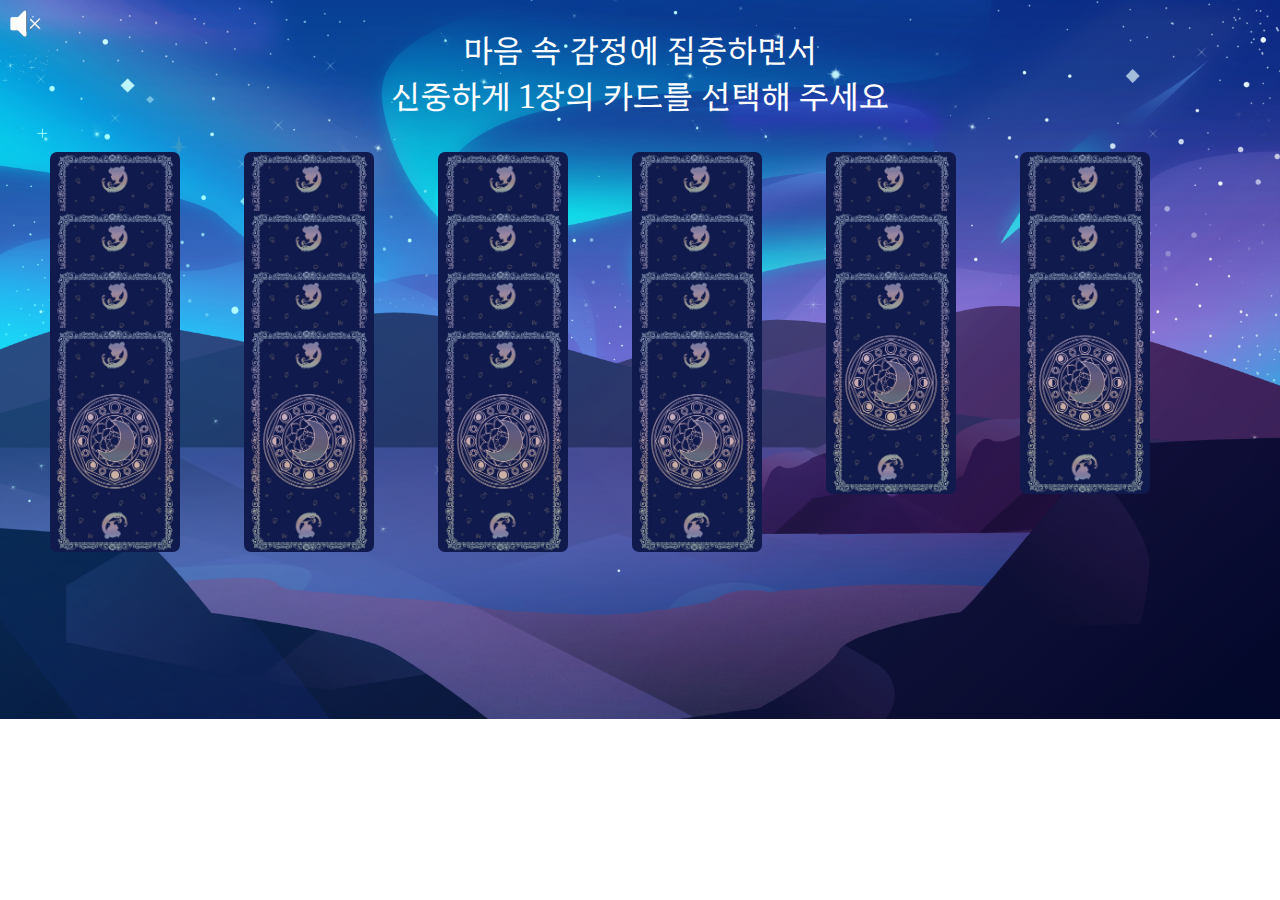
==== project/tarotcard/tarot.html @ 286a610a "Add files via upload" ====
<!DOCTYPE html>
<html lang="en">
<head>
	<meta charset="UTF-8">
	<title>TAROT CARD</title>
	<meta name="author" content="by tailofmoon" />
	<link rel="stylesheet" href="style.css" />

</head>
<body>
	<script>
		var n = Math.floor(Math.random()* 22);
	</script>
<header>
	<link href="https://fonts.googleapis.com/css2?family=Hahmlet&display=swap" rel="stylesheet">
	<style type="text/css">
	h1{font-family: 'Hahmlet', serif;}
	</style>
	<center>
	<h1 style="color:white;">마음 속 감정에 집중하면서<br/>
	신중하게 1장의 카드를 선택해 주세요</h1>
	</center>
	<input id = 'sound_btn' type="image" src="images/sound_off.png" alt = 'sound' >
	<img class="thumb" src="images/card_back_design.jpg" width="130" onclick="rand_card(n)" />
	<img class="thumb" src="images/card_back_design.jpg" width="130" onclick="rand_card(n)" />
	<img class="thumb" src="images/card_back_design.jpg" width="130" onclick="rand_card(n)" />
	<img class="thumb" src="images/card_back_design.jpg" width="130" onclick="rand_card(n)" />
	<img class="thumb" src="images/card_back_design.jpg" width="130" onclick="rand_card(n)" />
	<img class="thumb" src="images/card_back_design.jpg" width="130" onclick="rand_card(n)" /><br/>
	<img class="thumb" id="row2" src="images/card_back_design.jpg" width="130" onclick="rand_card(n)" />	
	<img class="thumb" id="row2" src="images/card_back_design.jpg" width="130" onclick="rand_card(n)" />	
	<img class="thumb" id="row2" src="images/card_back_design.jpg" width="130" onclick="rand_card(n)" />	
	<img class="thumb" id="row2" src="images/card_back_design.jpg" width="130" onclick="rand_card(n)" />	
	<img class="thumb" id="row2" src="images/card_back_design.jpg" width="130" onclick="rand_card(n)" />	
	<img class="thumb" id="row2" src="images/card_back_design.jpg" width="130" onclick="rand_card(n)" /><br/>	
	<img class="thumb" id="row3" src="images/card_back_design.jpg" width="130" onclick="rand_card(n)" />	
	<img class="thumb" id="row3" src="images/card_back_design.jpg" width="130" onclick="rand_card(n)" />	
	<img class="thumb" id="row3" src="images/card_back_design.jpg" width="130" onclick="rand_card(n)" />	
	<img class="thumb" id="row3" src="images/card_back_design.jpg" width="130" onclick="rand_card(n)" />	
	<img class="thumb" id="row3" src="images/card_back_design.jpg" width="130" onclick="rand_card(n)" />	
	<img class="thumb" id="row3" src="images/card_back_design.jpg" width="130" onclick="rand_card(n)" /><br/>
	<img class="thumb" id="row4" src="images/card_back_design.jpg" width="130" onclick="rand_card(n)" />
	<img class="thumb" id="row4" src="images/card_back_design.jpg" width="130" onclick="rand_card(n)" />	
	<img class="thumb" id="row4" src="images/card_back_design.jpg" width="130" onclick="rand_card(n)" />	
	<img class="thumb" id="row4" src="images/card_back_design.jpg" width="130" onclick="rand_card(n)" />
	
</header>

<!-- 라이트 박스 배경 -->
<div id="block"></div>

<div id="lightbox">
	<h1>당신이 선택한 타로카드 입니다<br/>
	버튼을 클릭해 당신의 운세를 확인하세요<br/></h1>

	<figure>
	  <img src="images/cards/0.jpg" alt="" class="active"/>
	  <img src="images/cards/1.jpg" alt="" />
	  <img src="images/cards/2.jpg" alt="" />
	  <img src="images/cards/3.jpg" alt="" />
	  <img src="images/cards/4.jpg" alt="" />
	  <img src="images/cards/5.jpg" alt="" />
	  <img src="images/cards/6.jpg" alt="" />
	  <img src="images/cards/7.jpg" alt="" />
	  <img src="images/cards/8.jpg" alt="" />
	  <img src="images/cards/9.jpg" alt="" />
	  <img src="images/cards/10.jpg" alt="" />
	  <img src="images/cards/11.jpg" alt="" />
	  <img src="images/cards/12.jpg" alt="" />
	  <img src="images/cards/13.jpg" alt="" />
	  <img src="images/cards/14.jpg" alt="" />
	  <img src="images/cards/15.jpg" alt="" />
	  <img src="images/cards/16.jpg" alt="" />
	  <img src="images/cards/17.jpg" alt="" />
	  <img src="images/cards/18.jpg" alt="" />
	  <img src="images/cards/19.jpg" alt="" />
	  <img src="images/cards/20.jpg" alt="" />
	  <img src="images/cards/21.jpg" alt="" />
	</figure>

	<div class="btn">
		<button class="result-btn" onclick="show_result()">결과보기</button>
		<button class="btn-close" onclick="lightbox_close()">다시뽑기</button>
</div><!-- end lightbox -->
<div id=result>

</div>

<script src="main.js"></script>
</body>
</html>
---- project/tarotcard/style.css ----
*{margin: 0;}
body{ padding: 20px; 
	background-image: url("images/starrynight.png");
	background-repeat: no-repeat;
	background-size: cover;}
h1,h2,h3,h4,p{ font-weight: normal; margin: 5px 0; }

/* first layout */
img.thumb{
	position: relative;
	margin: 30px;
	border-radius: 7px;
}
header>img:hover{
	position: relative;
	top: -30px;
}
img#row2{
	margin-top: -200px;
}
img#row3{
	margin-top: -200px;
}img#row4{
	margin-top: -200px;
}
img.thumb.active{
	animation: fadeout 3s;
	-webkit-animation: fadeout 3s; 
	animation-fill-mode: forwards;
  }
  @keyframes fadeout {
	  from {
		  opacity: 1;
	  }
	  to {
		  opacity: 0;
	  }
  }
  @-webkit-keyframes fadeout { 
	  from {
		  opacity: 1;
	  }
	  to {
		  opacity: 0;
	  }
  }


/* lightbox */
#lightbox.active{
	position: absolute; overflow: hidden;
	background: #333;
	width: 800px; height: 540px;
	left: 50%; margin-left: -400px;
	top: 50%; margin-top: -250px;
	box-sizing: border-box; padding: 30px;
	z-index: 99; display: block;
	opacity: 1;
}
#lightbox{ display: none; }
#lightbox h1, #lightbox p{ 
	color: white; text-align: center;
	margin-bottom: 10px;
}

/* chosen card */
figure{ 
	text-align: center;
	width: 160px; height: 276.3px;
	position: relative;
	margin: 30px auto;
	overflow: auto;
}
figure img{
	display: none;
 	position: absolute;
}
figure img.active{ display: block; }

/* ******************************* */

/* 라이트 박스 배경 처리 */
#block{ 
	position: fixed;
	width: 100%; height: 100%;
	top: 0; bottom: 0; left: 0; right: 0;
	background: #111;
	opacity: 0.5; z-index: 9;
	display: none;
}
#block.active{ display: block;}


/* ****************************** */

/* 결과보기 버튼 */

.btn{ text-align: center; }

.btn{
	font-size: 20px; 
	width: 100%; height: 100%;
  }
.result-btn:hover{ background-color: seagreen; color:peachpuff;}

.result-btn{
	position: relative;
	margin: 4px 20px;
	background-color: turquoise; 
	font-size: large;
}
.btn-close{
	position: relative;
	margin: 4px 20px;
	background-color: pink; 
	font-size: large;
}
.btn-close:hover{ background-color: slateblue; color:peachpuff; }
  /* 사운드 온오프 버튼 */
  #sound_btn { 
	  position: absolute; left:10px; top: 10px; outline: none; 
	}
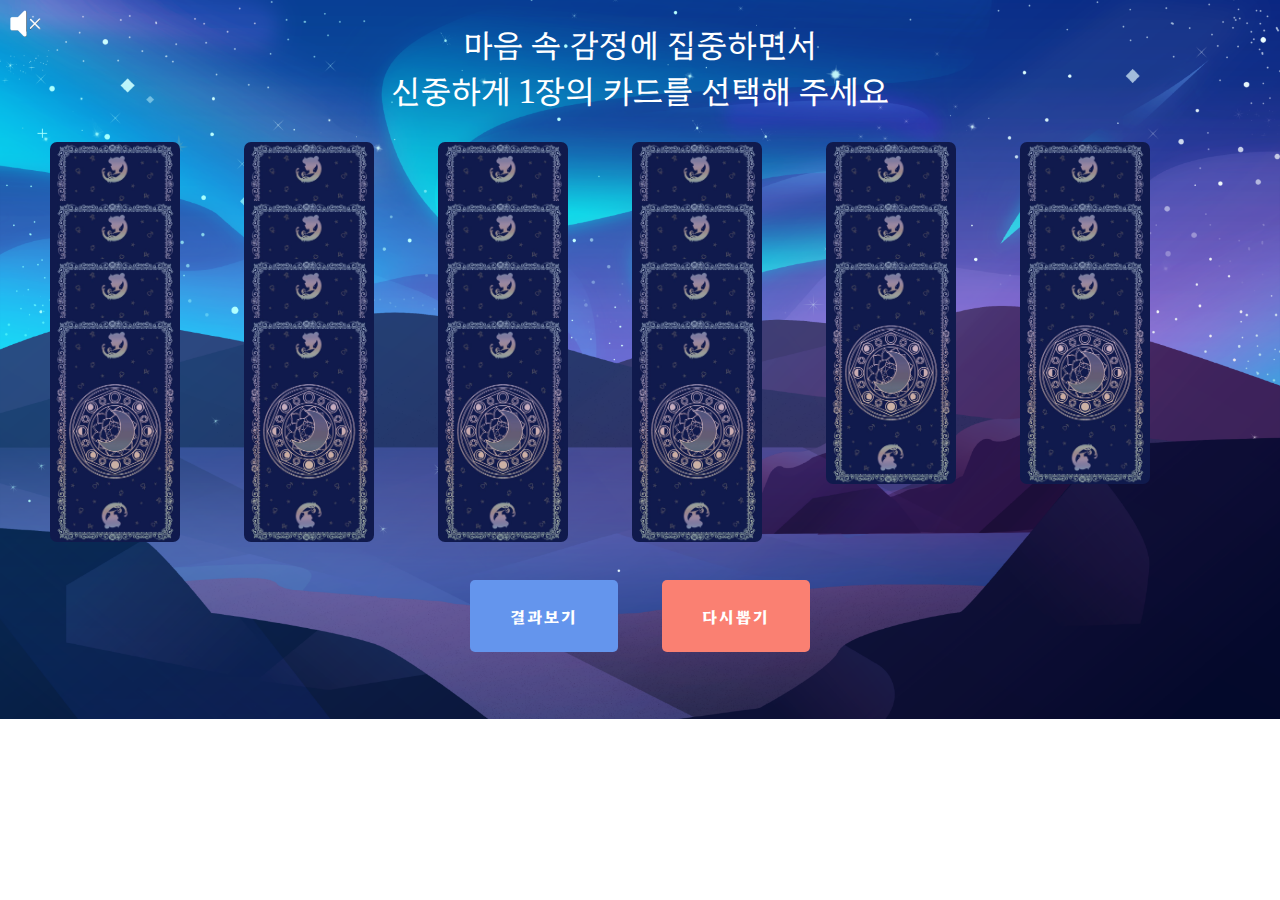
==== commit 49e045f3: "Add files via upload" ====
--- a/project/tarotcard/tarot.html
+++ b/project/tarotcard/tarot.html
@@ -9,52 +9,94 @@
 </head>
 <body>
 	<script>
-		var n = Math.floor(Math.random()* 22);
+		let n = Math.floor(Math.random()* 22);
+		window.alert(n);
+		var cardTitle = [];
+		cardTitle[0] = "The Fool(광대)";
+		cardTitle[1] = "The Magician(마술사)";
+		cardTitle[2] = "The High Priestess(여교황)";
+		cardTitle[3] = "The Empress(여황제)";
+		cardTitle[4] = "The Emperor(황제)";
+		cardTitle[5] = "The Hierophant(교황)";
+		cardTitle[6] = "The Lovers(연인)";
+		cardTitle[7] = "The Chariot(전차)";
+		cardTitle[8] = "Strenght(힘)";
+		cardTitle[9] = "The Hermit(은둔자)";
+		cardTitle[10] = "Wheel of Fortune(운명의 수레바퀴)";
+		cardTitle[11] = "Justice(정의)";
+		cardTitle[12] = "The Hanged Man(매달린 사람)";
+		cardTitle[13] = "Death(죽음)";
+		cardTitle[14] = "Temperance(절제)";
+		cardTitle[15] = "The Devil(악마)";
+		cardTitle[16] = "The Tower(탑)";
+		cardTitle[17] = "The Star(별)";
+		cardTitle[18] = "The Moon(달)";
+		cardTitle[19] = "The Sun(태양)";
+		cardTitle[20] = "Judgement(심판)";
+		cardTitle[21] = "The World(세계)";
+
+		var text = [];
+		text[0] = "시작과 자유 그리고 홀가분한 마음을 상징하는 0번 카드를 뽑으셨습니다. 갇혀 있던 마음이 열리는 카드입니다. 마음을 비우는 경우도 있으며 새로운 감정이 싹트는 시기지요. 시작을 상징하는 카드인데 실체가 있는 시작이 아니라 마음이 먼저 움직이는 시작을 의미합니다. 새로운 일이 생기거나 새롭게 마음을 다지는 일이 있을 것입니다. 부정의 의미로는 얽매여있던 일들을 일종의 포기처럼 다 놓아 버리는 경우도 있지요. 여행을 상징하는 카드이니 몸이 떠나는 경우도 있으며 계획을 세울 수도 있습니다. 말 그대로 자유를 상징하는 카드입니다. 자유와 여행은 다른 의미로 흥미를 유발하기도 합니다. 재미있고 즐거운 경험을 하게 될 수도 있네요. 계획이 분명한 카드는 아닙니다. 따라서 즉흥적인 일들이 일어날 것이며 뜻하지 않은 일들을 수행하게 되기도 합니다. 속박되는 일에는 답답함을 느끼는 카드이니 새롭고 흥미로운 곳이나 일에서 자유분방한 시도를 하게 될 것입니다.";
+		text[1] = "매력과 새로운 창의력을 상징하는 1번카드를 뽑으셨습니다. 계획한 일이 있다면 긍정적으로 진행이 될 겁니다. 준비된 시작을 상징하는 카드이며 에너지가 강합니다. 무한의 힘과 지혜도 있으니 이루지 못할 일이 없지요. 즐거운 일들이 생기게 됩니다. 창조를 위한 도구를 모두 갖춘 카드입니다. 무언가 실행에 옮기기 위한 준비들이 되어 있다는 의미지요. 장미와 백합의 정원에 있으니 아름다운 배경을 상징합니다. 원하는 일들이 일어날 것입니다. 매력이 있는 카드이며 나를 중심으로 사람들이 모이는 카드입니다. 인기가 있는 카드이니 중요한 역할을 하게 되거나 이야기의 중심에 서게 됩니다. 마음에 드는 상대를 만날 수도 있으며 새로운 일을 강하게 추진하게 되는 경우도 있습니다. 즐겁고 강한 에너지가 느껴지는 카드입니다.";
+		text[2] = "비밀과 숭고한 감정을 상징하는 2번 여사제 카드를 뽑으셨습니다. 차마 말하지 못하는 일들이 일어납니다. 감정을 다 드러내지 못하거나 억누르고 참아야 하는 일들이 발생할 수 있습니다. 쉽게 움직이지 못하는 카드이니 몸과 마음이 어느 곳에 묶여 있는 그림입니다. 달은 감정을 상징하는데 발 아래 놓여 있으니 억눌려서 그 마음을 다 표현하지 못하는 것입니다. 뜻한 것이 있다면 좀 더 시간이 필요하다는 신호를 주고 있으며 내가 움직여야 하는 약속은 지키기 어려워집니다. 움직임이 부족한 카드이니 여행이나 활발한 환경에서의 모임은 어렵거나 유쾌해지기 힘든 상황이 됩니다. 나 혼자 동떨어진 느낌을 받을 것이며 외로운 상황이 되지요. 한 곳에 머물러야 하는 일들이 생길 수 있습니다. 직장에서는 일을 과하게 부여 받거나 서류와 관계되는 일을 많이 해야 하는 상황이 됩니다. 비밀을 듣게 되거나 비밀이 생길 수 있는 카드입니다. 활동적인 일들은 일어나지 않을 듯싶습니다.";
+		text[3] = "풍요를 상징하는 3번 카드를 뽑으셨습니다. 매력과 풍요 그리고 확장을 상징하지요. 마음에 여유가 느껴지는 하루가 될 것입니다. 이 카드의 본연적 의미는 임신을 상징합니다. 고전적 의미는 임신을 통한 생산력의 확대를 상징하게 되는 것입니다. 돈이 들어올 수도 있고 선물을 받을 수도 있으며 마음에 드는 사람에게 실속 있는 선물을 하게 되는 경우도 있습니다. 물질의 의미가 강한 카드여서 물질적으로 좋은 느낌을 갖게 됩니다. 매력이 있는 카드이니 새로운 사람을 만나게 되면 즐거운 자리를 가질 수 있습니다. 내가 있었으면 하는 자리가 생길 겁니다. 즐거운 일들이 생길 것이며 내가 돋보이는 하루가 될 것입니다. 새로운 계획을 세우는 것이 좋으며 지루하게 보내기에는 아까운 하루가 될 것입니다. 어느 자리에 참여해도 충분히 유쾌한 일들이 일어날 것입니다.";
+		text[4] = "질서와 권위를 상징하는 4번 황제카드를 뽑으셨습니다. 스스로 중심이 되는 카드이니 직접 나서야 할 일들이 생기겠군요. 이 카드는 감정을 죽이고 자신 보다는 조직이나 다른 사람들을 위해 애쓰게 되는 카드입니다. 그러나 그러한 노력이 결국은 자신에게 돌아오는 카드이니 희생과 봉사를 하더라도 결국은 자신의 공으로 돌아오게 됩니다. 리더의 카드이며 공과 성과가 큰 카드입니다. 오늘은 보상을 받는 날이네요. 황제의 모습은 근엄합니다. 쉽게 행동하고 말할 수 없지요. 결정은 내리지만 당장 어떤 행동으로 이어지지는 않습니다. 하지만 중요한 약속을 하거나 중요한 결정을 해야 할 일들이 생길 수는 있습니다. 이 카드는 자신의 결정이 아주 중요하다는 상징적 의미를 주고 있습니다. 그리고 뜻대로 하게 될 거라는 암시도 함께 주지요. 다만 감정을 자기 방식으로 다 드러내지 못하는 단점이 있기는 하지만 원하고 계획했던 일들은 모두 실행에 옮길 수 있는 하루가 될 것입니다. 에너지는 충분히 강한 하루입니다.";
+		text[5] = "결합과 선택을 상징하는 5번 카드를 뽑으셨습니다. 결합의 의미는 단순한 의미에서 고차원적 의미까지 모두를 포함합니다. 따라서 혼자 보내는 경우 보다는 여러 사람 혹은 단 둘이 보내게 되는 경우가 더 타당하지요. 두 개의 열쇠는 선택의 기로에 서게 됨을 상징합니다. 약속이 중복 될 수 있으며 하나를 얻으면 하나를 포기해야 하는 경우를 맞이하게 됩니다. 하나는 즐거운 일이라면 나머지는 해야 할 의무에 가까운 것이지요. 선택은 본인의 몫으로 돌아오게 됩니다. 새로운 사람을 만나게 될 계획이 있다면 한 번 만나고 끝날 만남은 아닐 것입니다. 전체적으로 유쾌하거나 자유분방한 하루는 아닙니다. 고전의 틀을 유지하는 카드여서 행동반경이 크지 않습니다. 새로운 경험을 하거나 일탈이 일어나지는 않습니다. 그러나 유혹은 있게 되지요. 중요한 관계를 형성하게 되는 하루가 될 수 있습니다.";
+		text[6] = "사랑을 상징하는 6번 연인카드를 뽑으셨습니다. 열정과 결합을 상징하는 카드이며 순수하고 즐거운 카드입니다. 사람들과 관계를 맺는 카드이며 이성은 결합을 하게 된다는 의미를 지니고 있습니다. 연인들은 사랑하기에 아주 좋은 카드지요. 이 카드의 또 다른 의미는 유혹입니다. 마음을 주거나 뺏기는 카드지요. 누군가의 마음을 얻기 위해 노력하거나 그만한 대가를 치르게 되기도 합니다. 중재자가 있는 모습이니 협상을 하는 경우도 있으며 타인을 소개 받기도 하지요. 처음의 순수한 의미도 있지만 또 다른 달콤한 제안을 받기도 합니다. 마음이 안정 된 카드는 아니기 때문에 설레고 흥분되는 일들이 발생하게 될 겁니다. 혼자 보다는 다른 사람과 함께 시간을 보내게 될 것이며 함께 하는 시간은 즐기기에 충분히 좋은 시간입니다. 열정이 생기는 카드여서 새롭게 만나는 사람에게는 호감을 느끼게 될 것입니다. 일이든 사랑이든 마음을 주고 받는 좋은 관계를 형성하게 되는 카드입니다.";
+		text[7] = "승리와 추진력을 상징하는 7번 전차카드를 뽑으셨습니다. 성과를 올리는 카드이며 젊고 강인하고 패기가 넘치는 카드지요. 추진력이 강한 카드이니 마음먹은 일이 있다면 그대로 밀고 나가도 무방합니다. 흑백의 스핑크스가 전차를 몰고 있습니다. 마음만 먹으면 어디로든 움직일 수 있지요. 이 카드는 행동하는 카드입니다. 뒤로 물러서는 법이 없지요. 무언가를 얻기 위해 노력해야 하는 일이 생길 것입니다. 그리고 노력한 대가는 얻을 수 있습니다. 승리를 위해서는 수단과 방법을 가리지 않는 카드여서 도덕적 의무 따위는 생각하지 않습니다. 오직 승리를 위해서만 집중하게 되지요. 자신이 얻은 것을 뒤로 하고 또 앞을 바라보고 있습니다. 몸도 마음도 분주한 하루가 되겠군요. 결국에는 자신이 얻은 것으로 인해 만족하는 하루가 될 것입니다. 하지만 이 카드는 2인자 카드입니다. 자신보다 더 득을 보는 사람이 있음을 잊어서는 안됩니다.";
+		text[8] = "힘과 용기 그리고 인내를 상징하는 8번 카드를 뽑으셨습니다. 여인이 사자를 다루는 모습입니다. 이는 자신보다 힘이 강하거나 상급자를 상대하게 된다는 뜻입니다. 혹은 자신이 감당하기 어려운 일에 봉착하게 된다는 의미를 지니기도 하지요. 하지만 인내를 통해 극복할 가능성이 있음을 이야기 하고 있습니다. 타인의 감성적인 부분을 잘 이해하게 되는 하루입니다. 교감이 잘 되는 하루여서 관계가 좋아지며 사람을 잘 다루게 됩니다. 이성간에는 육체적인 만남이 가능한 하루가 될 것이며 새로운 사람을 만나도 교감이 잘 되는 날입니다. 초월적인 무한의 힘을 상징하는 카드여서 차분하게 인내하는 듯 보이지만 결국은 자신이 원하는 것을 취하게 되는 카드입니다. 하지만 처음부터 속내를 다 드러낼 수 없네요. 욕망과 욕구를 조금만 인내하고 자제하면, 혹은 자신의 감정을 조금만 잘 다스리면 원하는 결과를 얻을 수 있는 하루가 될 것입니다.";
+		text[9] = "깊이 있는 지식을 상징하는 9번 은둔자 카드를 뽑으셨습니다. 이 카드는 끝없이 탐구하는 카드입니다. 자신의 갈 길을 생각하고 정하는 카드지요. 고민하는 일들이 생길 것입니다. 그리고 그 고민으로 인해 자신의 생각을 보다 넓히게 되지요. 처음부터 다시 생각하는 고민이 아니라 현재의 상황을 좀 더 완벽하게 다듬기 위한 고민을 하게 됩니다. 무언가 결정을 내려야 할 일이 있는 것일까요? 강한 에너지를 발산하는 카드는 아닙니다. 그래서 활기차거나 즐겁고 재미있는 일들이 발생하는 카드는 압니다. 이 카드의 상징은 은둔입니다. 오늘만큼은 혼자 있는 것을 더 즐기게 됩니다. 나에게 숙제가 던져지는 카드이니 혼자서 결정하고 해결해야 할 일이 있군요. 마음을 많이 쓰게 됩니다. 나의 문제일 수도 있고 나와 가까운 다른 사람의 문제일 수도 있습니다. 분명한 것은 오늘은 스스로 해결해야 할 고민을 안게 되며 이를 풀기 위해 노력하는 하루라는 것입니다.";
+		text[10] = "윤회를 상징하는 10번 운명의 수레바퀴카드를 뽑으셨습니다. 자신의 위치를 점검하라는 강력한 메시지를 주는 카드입니다. 수레바퀴는 끊임없이 반복되는 일상을 상징합니다. 좋아졌다가 나빠지고 나빠졌다가 다시 좋아지는 그런 일상들이지요. 하지만 그 일상을 벗어나지는 않습니다. 이 카드는 공부의 카드이기도 합니다. 인생을 공부라는 큰 관점에서 받아 들이는 것이지요. 그래서 또 다른 키워드인 경험을 상징하기도 합니다. 새로운 경험을 하기도 합니다. 이동하게 되는 경우도 있으며 그런 결정을 내리게 되기도 합니다. 새로움에 대한 흥미가 많이 생길 것이며 충동적인 결정을 내리기도 합니다. 알고 싶은 것이 많아지며 노력도 많이 하게 됩니다. 궁금한 것이 생기면 알기 위해 행동하게 될 것이니 지루한 하루가 되지는 않습니다. 큰 의미에서는 일상이지만 소소한 변화가 많이 일어나는 하루가 됩니다. 운명 같은 하루가 펼쳐지게 될 것입니다.";
+		text[11] = "냉정한 판단 그리고 집중을 상징하는 11번 정의 카드를 뽑으셨습니다. 법복을 입은 판사의 모습이네요. 냉정하고 합리적인 모습을 하고 있지요. 이 카드의 핵심은 천칭에 있습니다. 어느 쪽에도 치우치지 않으려는 모습이지요. 즉 평정을 유지하려는 노력에서 집중이라는 키워드가 나오는 것입니다. 오늘은 시시비비를 가려야 할 일들이 생길 것입니다. 다툼에 휘말릴 수 있으며 다른 사람의 언쟁에 관여하게 되는 경우도 있습니다. 물론 본인의 문제일 수도 있네요. 하지만 중재의 모습을 보여야 함으로 스스로 상황을 현명하게 바라보려는 노력을 하게 될 것입니다. 그러다 보니 자연스럽게 기운이 빠지네요. 의도한 바는 아니지만 자연스럽게 약자의 편에 서게 될 것입니다. 균형이 틀어지는 것이 싫은 하루니까요. 매사를 편하게 바라보고 싶지만 상황이 그렇게 만들지 않습니다. 정신적으로 피곤한 하루가 되겠네요. 오른손의 검은 상황이 여의치 않을 경우 어느 한쪽의 편을 들 수 밖에 없는 상황을 이야기 하고 있습니다. 분쟁과 구설에 말리지 않도록 노력해야 하는 하루네요.";
+		text[12] = "역발상의 상징인 12번 카드를 뽑으셨습니다. 이 카드는 매달린 남자가 아니라 스스로를 매단 남자입니다. 매달린 남자의 얼굴에 광채가 나고 있는 것은 지금의 상황이 고통이라기 보다는 휴식에 가까운 느낌을 주네요. 이 카드의 상징은 정체 입니다. 지속해 오던 일이 있다면 일시적인 정체를 맞이하게 됩니다. 그러나 포기는 아니군요. 매달린 나무는 생명을 상징하는 카발라의 나무입니다. 머리를 아래로 두는 것은 근원을 깨달으려는 자신의 노력을 의미합니다. 발이 묶여 있으니 활동성은 지극히 약한 카드입니다. 그리고 많은 일들이 제약을 받고 있다는 것을 의미하지요. 생각을 달리 하거나 고쳐야 하는 일들이 발생을 합니다. 현실적 상황에 대한 반성을 하게 되거나 스스로를 억제해야 하는 일들도 생깁니다. 할 수 없는 상황이거나 하지 않는 상황이지요. 무엇이 되었건 처음부터 모든 것을 다시 돌아봐야 할 일들이 발생하게 됩니다. 다시 생각한다는 것은 포기가 아니라 발전을 위한 결심을 의미하지요. 결정을 내리는 날은 아니군요. 다만 모든 것을 다른 관점에서 돌아봐야 할 일이 생길 겁니다.";
+		text[13] = "완벽한 재생을 상징하는 13번 죽음 카드를 뽑으셨습니다. 이 카드 역시 변화를 상징합니다. 그러나 단순한 변화가 아니라 모든 것이 엎어진 뒤의 새로운 시작입니다. 새로운 삶은 죽음이라는 고통스런 과정을 지나야 합니다. 죽음의 목표가 부활이듯 모든 것을 놓아 버리거나 포기해야 할 일들이 발생합니다. 이는 새로운 것을 맞이하는 과정이 되겠지요. 아픔은 겪을 수 있습니다. 그러나 그 아픔은 긍정으로 가기 위해 당연히 겪어야 할 과정이라는 의미를 동시에 암시하고 있습니다. 포기를 하는 것이 아니라 포기를 당하는 일들을 경험하게 됩니다. 노력해봐야 돌이킬 수 없는 상황이지요. 어긋남을 겪게 되는 하루입니다. 무언가 놓게 되거나 틀어지거나 자신의 능력 밖에서 어긋나는 일이 발생을 합니다. 상처 받는 일이 생기기도 하지요. 길게 보면 아무것도 아닐 수 있지만 당장은 힘든 하루가 될 것입니다. 포기가 긍정으로 작용하는 경우도 있습니다. 이 카드는 일차적인 단절을 상징하므로 기존의 것이 일단은 단절 된다는 의미를 지니고 있습니다. 먼 곳에서 태양이 비추고 있으며 자신의 앞에 교황이 있습니다. 이는 당장은 아플 수도 있지만 결과까지 포기하지 말라는 상징을 주고 있네요. 어려움을 겪을 수 있는 하루입니다.";
+		text[14] = "절제를 상징하는 14번 카드를 뽑으셨습니다. 뜨거운 물과 찬 물을 끊임없이 섞고 있습니다. 이는 중도를 상징하지요. 불과 열정을 상징하는 삼각형이 네모의 틀 안에 갇힌 모습입니다. 이는 뜻대로 하지 못하는 일이 발생할 수 있음을 의미합니다. 하고 싶은 것을 마음대로 하지 못하는 것이지요. 눈치를 봐야 할 일들이 생기거나 제약이 따릅니다. 현실이 받혀주지 못하는 일들을 경험하게 되지요. 물이 끊어지지 않는 것은 그래도 어떤 형태로든 일이 지속되고 그 일을 쉽게 놓아버릴 수 없는 상황에 직면하게 된다는 뜻입니다. 즐겁지 않아도 자리를 뜰 수 없거나 자신이 하지 않으면 안 되는 일들을 계속 수행하게 되지요. 왕관은 뒤로 멀리서 비추고 있습니다. 이는 자신이 하고 싶은 일이 분명히 존재한다는 것을 의미하네요. 그러나 억지로 끌려가는 모습입니다. 당장에 자신이 얻고 싶은 것을 얻을 수 있는 날은 아니네요.";
+		text[15] = "강력한 유혹을 상징하는 15번 악마카드를 뽑으셨습니다. 강한 유혹을 상징하지요. 벗어나기 힘든 유혹을 의미하는 것이니 피할 수 없는 일이 생기겠군요. 피할 수 없는 일이라기 보다는 피하기 싫은 일이 더 맞겠군요. 추진력이 강한 카드이니 쾌락 혹은 재미를 위해 무언가를 감행하게 되는 카드입니다. 얻고 싶은 것을 얻기 위해 어떤 희생도 감수하는 카드입니다. 그만큼 강렬하게 하고 싶은 일이 생긴다는 것입니다. 옳은 일이 아닐 수는 있습니다. 하지만 쉽게 마음을 접을 만한 일이 아닙니다. 이성은 강력하게 끌리는 이성을 만나게 되거나 유혹에 빠지게 됩니다. 현실성이 아주 강한 카드입니다. 오늘 경험한 일들은 당분간 계속 경험하게 될 일들입니다. 중독성이 강한 일이니 즐기기로 따지면 좋은 날이 될 수도 있군요. 쇠사슬에 묶인 남녀는 이 곳에서 탈출 할 의지가 없어 보입니다. 해서는 안 될 일들을 하게 되기도 합니다. 강한 유혹에 빠지는 하루입니다.";
+		text[16] = "급격한 변화를 상징하는 타워카드를 뽑으셨습니다. 이는 갑작스런 변화를 상징합니다. 그리고 그 변화가 예기치 못한 상황에서 발생할 것임을 이야기 하고 있군요. 일이 잘 진행 된다고 해도 경계심을 늦추지 말라는 경고를 함께 주고 있는 카드입니다. 타워는 자신이 쌓아 온 업적이나 성과를 뜻합니다. 그리고 지금까지의 과정을 상징하지요. 이런 것들이 한번에 무너지는 경험을 하게 됩니다. 관계가 악화되거나 포기를 강요 받는 일이 발생할 수 있습니다. 돌이키기 어려운 실수를 하게 되기도 하는군요. 이 카드는 시작부터 일이 꼬이지는 않습니다. 일의 정점에서 어려움에 직면하게 된다는 것이지요. 그야 말로 번개처럼 갑작스런 상황에 직면하게 됩니다. 하루로 따지면 매사가 빠르게 진행되는 것을 암시하기도 합니다. 빠르게 진행되고 갑작스런 변화에 직면하는 경우지요. 마음이 무너지기도 하며 기대한 상황이 나의 생각과 정 반대로 진행되기도 합니다. 상처가 있을 수 있으며 일시적인 충격을 받거나 괴로움을 경험할 수 있는 하루입니다.";
+		text[17] = "희망을 상징하는 별카드를 뽑으셨군요. 이 카드는 먼 목표를 세우는 카드입니다. 밝고 명랑한 카드지만 목표까지는 다소 시간이 걸리는 카드지요. 대지와 호수에 물을 붇고 있습니다. 대지에 붇는 물보다 호수에 붇는 물의 양이 더 많아 보이네요. 물은 감정을 뜻하므로 감정을 소모하는 일이 발생할 수 있습니다. 그리고 낭비나 사치하는 일이 생길 수도 있군요. 먼 목표를 두고 현재 너무 많은 것을 소모하는 것이 아닌가 하는 생각이 들기도 합니다. 하지만 대지에 붇는 물이 언젠가 초목을 성장하게 할 기반이 되듯 완전한 소모나 낭비는 아닙니다. 다만 너무 먼 목표를 세우는 것이 아닌가 하는 걱정이 되는 것이지요. 마음은 차분한 하루입니다. 생각이 들 뜨지는 않네요. 마음은 순수하게 하루를 보내게 됩니다. 희망이 있으니 당장 이루지 못해도 실망하지는 않겠군요. 무언가 새로운 마음이 들기 시작하는 하루입니다. 새롭게 마음 먹거나 다짐을 하게 되는 하루입니다.";
+		text[18] = "희생과 모성 그리고 인내를 상징하는 18번 달카드를 뽑으셨습니다. 뭔가 시끄러운 상황이 벌어지고 있음을 암시합니다. 달은 어두운 밤을 밝히는 유일한 빛입니다. 시끄러운 상황이 모두 나만을 바라보고 있군요. 내키지 않은 일을 해야 하는 경우가 생깁니다. 마음은 힘들지만 이를 다 밝힐 수도 없네요. 침묵하고 희생해야 하는 일이니 마음이 즐거울 리 없습니다. 자리를 뜨고 싶어도 내가 해야 할 일은 해야 합니다. 손해 보는 일이 있거나 자신과 무관한 곳에서 시간을 보내게 됩니다. 후회할 일을 하게 되기도 하며 마음이 불편해 지기도 합니다. 그러나 표시 하기 어려운 상황에 놓이지요. 달은 어두운 모든 것을 아름답게 감추는 역할을 하기도 합니다. 마음과 다르게 행동해야 할 일들이 있을 것입니다. 그러나 상대들은 나를 필요로 하네요. 그래서 마음이 무거운 하루가 됩니다.";
+		text[19] = "강력한 긍정을 상징하는 19번 태양카드를 뽑으셨습니다. 풍요와 강한 생명력 그리고 밝은 에너지를 상징합니다. 아이의 순수한 마음처럼 밝고 명랑한 일들이 기다리고 있는 하루입니다. 태양이 자신의 모습은 온전하게 다 드러내고 있습니다. 이는 오늘 나의 하루가 이처럼 밝게 비출 것이라는 것을 상징합니다. 해바라기는 풍요를 상징하며 말은 놀이를 상징합니다. 즉 즐길 것과 먹을 것이 모두 준비된 상황을 뜻하지요. 부족함 없이 즐거운 하루가 될 거라는 상징입니다. 다만 말의 다리가 모두 보이지 않습니다. 그리고 안장이 없는 말 위의 아이는 전혀 위험을 느끼지 않는 모습입니다. 이는 자칫 즐거움이 정체 될 수 있음을 경고하고 있으며 실수의 위험이 있음을 이야기 하고 있습니다. 모든 조건은 좋은 징후를 보일 것이니 과도한 것을 바라지 말라는 이야기지요. 긍정이 아주 강한 카드이며 생명력이 가장 강한 카드입니다. 좋은 인연을 만날 수 있으며 즐거운 시간을 보내기에 충분한 카드입니다.";
+		text[20] = "부활을 상징하는 20번 심판 카드를 뽑으셨군요. 천사의 나팔소리에 죽었던 사람들이 모두 일어난 모습입니다. 마치 최후의 심판을 보는 듯한 모습입니다. 이는 노력한 만큼의 결과를 얻게 될 거라는 메시지입니다. 천사의 나팔소리를 준비된 자만이 들을 수 있는 것처럼 말입니다. 새로운 소식을 듣게 되기도 하며 기다리던 연락을 받게 되기도 합니다. 혹시라도 기다리던 연락이 있다면 적극적으로 움직이세요. 만나고 싶은 사람이 있다면 연락을 취하세요. 만날 수 있는 날입니다. 노력한 성과만큼 받게 되는 날이니 막연하게 기다리지 마세요. 이 카드의 핵심은 준비하지 않으면 아무것도 이룰 수 없다는 것입니다. 심판은 자신이 준비한 것만큼 돌려 받는 다는 것입니다. 포기했거나 진행이 어려웠던 일에 대해서 한번의 기회가 더 주어지는 경우도 있습니다. 이 카드는 재생된 새로운 기회의 카드이며 그 기회는 내가 준비했던 만큼 주어진다는 이야기를 하고 있습니다.";
+		text[21] = "완성을 상징하는 21번 월드카드를 뽑으셨습니다. 이 카드는 자신만의 세상을 구축하게 되는 카드입니다. 월계수로 만들어진 둥근 원은 자신이 이룩한 결과물을 상징하지요. 뜻한 바를 이루게 된다는 상징적 의미를 지니고 있습니다. 원 안의 모습은 또 다른 세상으로 나아가기 위해 발걸음을 재촉하는 모습입니다. 또 다른 세상으로 나아가기 위해서는 원의 매듭을 풀어야 하는 과제가 있군요. 여기서 안주할 수도 있으며 더 나아갈 수도 있습니다. 결과는 모두 긍정입니다. 모든 것을 갖춘 카드이니 오늘 하루는 뜻한 바를 이룰 수 있는 날이 되겠군요. 스스로 만족할 만한 일들이 일어날 것입니다. 노력을 필요로 하는 일도 있을 것이며 현재의 상황에 안주하는 경우도 있을 것입니다. 즐겁고 유쾌한 하루가 될 수도 있지만 편안하고 안락한 하루가 되기도 한다는 뜻입니다. 무엇을 하던 자신이 하고자 하는 일은 할 수 있게 됩니다. 다만 현재의 상황에서 더 발전된 것을 원한다면 매듭을 푸는 최소한의 노력은 있어야 합니다. 자신감을 가져도 좋은 하루입니다.";
+
 	</script>
 <header>
 	<link href="https://fonts.googleapis.com/css2?family=Hahmlet&display=swap" rel="stylesheet">
-	<style type="text/css">
-	h1{font-family: 'Hahmlet', serif;}
-	</style>
 	<center>
-	<h1 style="color:white;">마음 속 감정에 집중하면서<br/>
+	<h1 class = "tarotTitle" style="color:white;">마음 속 감정에 집중하면서<br/>
 	신중하게 1장의 카드를 선택해 주세요</h1>
 	</center>
 	<input id = 'sound_btn' type="image" src="images/sound_off.png" alt = 'sound' >
-	<img class="thumb" src="images/card_back_design.jpg" width="130" onclick="rand_card(n)" />
-	<img class="thumb" src="images/card_back_design.jpg" width="130" onclick="rand_card(n)" />
-	<img class="thumb" src="images/card_back_design.jpg" width="130" onclick="rand_card(n)" />
-	<img class="thumb" src="images/card_back_design.jpg" width="130" onclick="rand_card(n)" />
-	<img class="thumb" src="images/card_back_design.jpg" width="130" onclick="rand_card(n)" />
-	<img class="thumb" src="images/card_back_design.jpg" width="130" onclick="rand_card(n)" /><br/>
-	<img class="thumb" id="row2" src="images/card_back_design.jpg" width="130" onclick="rand_card(n)" />	
-	<img class="thumb" id="row2" src="images/card_back_design.jpg" width="130" onclick="rand_card(n)" />	
-	<img class="thumb" id="row2" src="images/card_back_design.jpg" width="130" onclick="rand_card(n)" />	
-	<img class="thumb" id="row2" src="images/card_back_design.jpg" width="130" onclick="rand_card(n)" />	
-	<img class="thumb" id="row2" src="images/card_back_design.jpg" width="130" onclick="rand_card(n)" />	
-	<img class="thumb" id="row2" src="images/card_back_design.jpg" width="130" onclick="rand_card(n)" /><br/>	
-	<img class="thumb" id="row3" src="images/card_back_design.jpg" width="130" onclick="rand_card(n)" />	
-	<img class="thumb" id="row3" src="images/card_back_design.jpg" width="130" onclick="rand_card(n)" />	
-	<img class="thumb" id="row3" src="images/card_back_design.jpg" width="130" onclick="rand_card(n)" />	
-	<img class="thumb" id="row3" src="images/card_back_design.jpg" width="130" onclick="rand_card(n)" />	
-	<img class="thumb" id="row3" src="images/card_back_design.jpg" width="130" onclick="rand_card(n)" />	
-	<img class="thumb" id="row3" src="images/card_back_design.jpg" width="130" onclick="rand_card(n)" /><br/>
-	<img class="thumb" id="row4" src="images/card_back_design.jpg" width="130" onclick="rand_card(n)" />
-	<img class="thumb" id="row4" src="images/card_back_design.jpg" width="130" onclick="rand_card(n)" />	
-	<img class="thumb" id="row4" src="images/card_back_design.jpg" width="130" onclick="rand_card(n)" />	
-	<img class="thumb" id="row4" src="images/card_back_design.jpg" width="130" onclick="rand_card(n)" />
+	
+	<img class="thumb" title="fadeIn" src="images/card_back_design.jpg" width="130" onclick="rand_card(n);chaNge()" />
+	<img class="thumb" title="fadeIn" src="images/card_back_design.jpg" width="130" onclick="rand_card(n)" />
+	<img class="thumb" title="fadeIn" src="images/card_back_design.jpg" width="130" onclick="rand_card(n)" />
+	<img class="thumb" title="fadeIn" src="images/card_back_design.jpg" width="130" onclick="rand_card(n)" />
+	<img class="thumb" title="fadeIn" src="images/card_back_design.jpg" width="130" onclick="rand_card(n)" />
+	<img class="thumb" title="fadeIn" src="images/card_back_design.jpg" width="130" onclick="rand_card(n)" /><br/>
+	<img class="thumb" title="fadeIn" id="row2" src="images/card_back_design.jpg" width="130" onclick="rand_card(n)" />	
+	<img class="thumb" title="fadeIn" id="row2" src="images/card_back_design.jpg" width="130" onclick="rand_card(n)" />	
+	<img class="thumb" title="fadeIn" id="row2" src="images/card_back_design.jpg" width="130" onclick="rand_card(n)" />	
+	<img class="thumb" title="fadeIn" id="row2" src="images/card_back_design.jpg" width="130" onclick="rand_card(n)" />	
+	<img class="thumb" title="fadeIn" id="row2" src="images/card_back_design.jpg" width="130" onclick="rand_card(n)" />	
+	<img class="thumb" title="fadeIn" id="row2" src="images/card_back_design.jpg" width="130" onclick="rand_card(n)" /><br/>	
+	<img class="thumb" title="fadeIn" id="row3" src="images/card_back_design.jpg" width="130" onclick="rand_card(n)" />	
+	<img class="thumb" title="fadeIn" id="row3" src="images/card_back_design.jpg" width="130" onclick="rand_card(n)" />	
+	<img class="thumb" title="fadeIn" id="row3" src="images/card_back_design.jpg" width="130" onclick="rand_card(n)" />	
+	<img class="thumb" title="fadeIn" id="row3" src="images/card_back_design.jpg" width="130" onclick="rand_card(n)" />	
+	<img class="thumb" title="fadeIn" id="row3" src="images/card_back_design.jpg" width="130" onclick="rand_card(n)" />	
+	<img class="thumb" title="fadeIn" id="row3" src="images/card_back_design.jpg" width="130" onclick="rand_card(n)" /><br/>
+	<img class="thumb" title="fadeIn" id="row4" src="images/card_back_design.jpg" width="130" onclick="rand_card(n)" />
+	<img class="thumb" title="fadeIn" id="row4" src="images/card_back_design.jpg" width="130" onclick="rand_card(n)" />	
+	<img class="thumb" title="fadeIn" id="row4" src="images/card_back_design.jpg" width="130" onclick="rand_card(n)" />	
+	<img class="thumb" title="fadeIn" id="row4" src="images/card_back_design.jpg" width="130" onclick="rand_card(n)" />
 	
 </header>
 
-<!-- 라이트 박스 배경 -->
-<div id="block"></div>
-
-<div id="lightbox">
-	<h1>당신이 선택한 타로카드 입니다<br/>
-	버튼을 클릭해 당신의 운세를 확인하세요<br/></h1>
-
+<div id="show_card">
+	
 	<figure>
-	  <img src="images/cards/0.jpg" alt="" class="active"/>
+	  <img src="images/cards/0.jpg" alt="" />
 	  <img src="images/cards/1.jpg" alt="" />
 	  <img src="images/cards/2.jpg" alt="" />
 	  <img src="images/cards/3.jpg" alt="" />
@@ -77,13 +119,17 @@
 	  <img src="images/cards/20.jpg" alt="" />
 	  <img src="images/cards/21.jpg" alt="" />
 	</figure>
+	<center>
+		<button class="result-btn" onclick="show_result(n)" >결과보기</button>
+		<button class="btn-close" onclick="choose_again(n)" >다시뽑기</button></center>
+	
+</div>
 
-	<div class="btn">
-		<button class="result-btn" onclick="show_result()">결과보기</button>
-		<button class="btn-close" onclick="lightbox_close()">다시뽑기</button>
-</div><!-- end lightbox -->
-<div id=result>
-
+<div id="container" >
+	<img class="box" src="images/textbox.png" style="width:75%;">
+	<div class="textbox">
+		<p></p>
+	</div>
 </div>
 
 <script src="main.js"></script>
--- a/project/tarotcard/style.css
+++ b/project/tarotcard/style.css
@@ -1,9 +1,13 @@
 *{margin: 0;}
+@import url("https://fonts.googleapis.com/css2?family=Hahmlet&display=swap");
 body{ padding: 20px; 
 	background-image: url("images/starrynight.png");
 	background-repeat: no-repeat;
 	background-size: cover;}
-h1,h2,h3,h4,p{ font-weight: normal; margin: 5px 0; }
+
+.tarotTitle{ 
+	font-family: 'Hahmlet', serif;
+	font-weight: normal;  }
 
 /* first layout */
 img.thumb{
@@ -23,7 +27,29 @@
 }img#row4{
 	margin-top: -200px;
 }
-img.thumb.active{
+[title=fadeIn] {
+	animation: fadeIn ease 3s;
+	-webkit-animation: fadeIn ease 3s;
+  }
+  @keyframes fadeIn {
+	0% {
+	  opacity:0;
+	}
+	100% {
+	  opacity:1;
+	}
+  }
+  
+  @-webkit-keyframes fadeIn {
+	0% {
+	  opacity:0;
+	}
+	100% {
+	  opacity:1;
+	}
+  }
+
+[title=fadeOut]{
 	animation: fadeout 3s;
 	-webkit-animation: fadeout 3s; 
 	animation-fill-mode: forwards;
@@ -45,78 +71,144 @@
 	  }
   }
 
-
-/* lightbox */
-#lightbox.active{
-	position: absolute; overflow: hidden;
-	background: #333;
-	width: 800px; height: 540px;
-	left: 50%; margin-left: -400px;
-	top: 50%; margin-top: -250px;
-	box-sizing: border-box; padding: 30px;
-	z-index: 99; display: block;
-	opacity: 1;
-}
-#lightbox{ display: none; }
-#lightbox h1, #lightbox p{ 
-	color: white; text-align: center;
-	margin-bottom: 10px;
-}
-
 /* chosen card */
 figure{ 
-	text-align: center;
-	width: 160px; height: 276.3px;
-	position: relative;
-	margin: 30px auto;
+	position: relative;
+	margin-left: 41%;
 	overflow: auto;
+	margin-top: -20px;
+	margin-bottom: 20px;
 }
 figure img{
 	display: none;
- 	position: absolute;
+ 	position: relative;
+	width: 225px; height: 400px;
+	text-align: center;
 }
 figure img.active{ display: block; }
 
-/* ******************************* */
-
-/* 라이트 박스 배경 처리 */
-#block{ 
-	position: fixed;
-	width: 100%; height: 100%;
-	top: 0; bottom: 0; left: 0; right: 0;
-	background: #111;
-	opacity: 0.5; z-index: 9;
+/* ****************************** */
+
+/* 결과보기 다시뽑기 버튼 */
+
+  .color-bg-start {
+	background-color: salmon;
+  }
+  
+  
+  /* toggle class bg-animate-color */
+  
+  .bg-animate-color {
+	animation: random-bg .5s linear infinite;
+  }
+  
+  
+  /* add animation to bg color  */
+  
+  @keyframes random-bg {
+	from {
+	  filter: hue-rotate(0);
+	}
+	to {
+	  filter: hue-rotate(360deg);
+	}
+  }
+
+.result-btn{
+	/* change bg color to get different hues    */
+
+	background-color: cornflowerblue;
+	color: white;
+	padding: 1.5em 2.5em;
+	border: none;
+	transition: all .3s ease;
+	border-radius: 5px;
+	letter-spacing: 2px;
+	text-transform: uppercase;
+	outline: none;
+	align-self: center;
+	cursor: pointer;
+	font-weight: bold;
+	font-size: 1rem;
+	font-family: 'Hahmlet', serif;  }
+.btn-close{
+	/* change bg color to get different hues    */
+
+	background-color: salmon;
+	color: white;
+	padding: 1.5em 2.5em;
+	border: none;
+	transition: all .3s ease;
+	border-radius: 5px;
+	letter-spacing: 2px;
+	text-transform: uppercase;
+	outline: none;
+	align-self: center;
+	cursor: pointer;
+	font-weight: bold;
+	font-size: 1rem;
+	font-family: 'Hahmlet', serif;
+}
+  
+.result-btn:hover {
+	animation: random-bg .5s linear infinite, grow 1300ms ease infinite;
+  }
+.btn-close:hover {
+	animation: random-bg .5s linear infinite, grow 1300ms ease infinite;
+  }
+  
+  .start-fun {
+	background-color: #fff !important;
+	/* change color of button text when fun is started   */
+	color: salmon !important;
+  }
+  
+  /* pulsating effect on button */
+  @keyframes grow {
+	0% {
+	  transform: scale(1);
+	}
+	14% {
+	  transform: scale(1.3);
+	}
+	28% {
+	  transform: scale(1);
+	}
+	42% {
+	  transform: scale(1.3);
+	}
+	70% {
+	  transform: scale(1);
+	}
+  }
+
+.result-btn{
+	position: relative;
+	margin: 4px 20px;
+
+}
+.btn-close{
+	position: relative;
+	margin: 4px 20px;
+}
+/* text box */
+#container {
 	display: none;
-}
-#block.active{ display: block;}
-
-
-/* ****************************** */
-
-/* 결과보기 버튼 */
-
-.btn{ text-align: center; }
-
-.btn{
-	font-size: 20px; 
-	width: 100%; height: 100%;
-  }
-.result-btn:hover{ background-color: seagreen; color:peachpuff;}
-
-.result-btn{
-	position: relative;
-	margin: 4px 20px;
-	background-color: turquoise; 
-	font-size: large;
-}
-.btn-close{
-	position: relative;
-	margin: 4px 20px;
-	background-color: pink; 
-	font-size: large;
-}
-.btn-close:hover{ background-color: slateblue; color:peachpuff; }
+	position: relative;
+	text-align: center;
+	color: white;
+  }
+
+.textbox{
+	font-family: 'Hahmlet', serif;
+	color: black;
+	position: absolute;
+	top: 50%;
+	left: 50%;
+	transform: translate(-50%, -50%);
+}
+
   /* 사운드 온오프 버튼 */
   #sound_btn { 
-	  position: absolute; left:10px; top: 10px; outline: none; 
-	}+	position: absolute; left:10px; top: 10px; outline: none; 
+  }